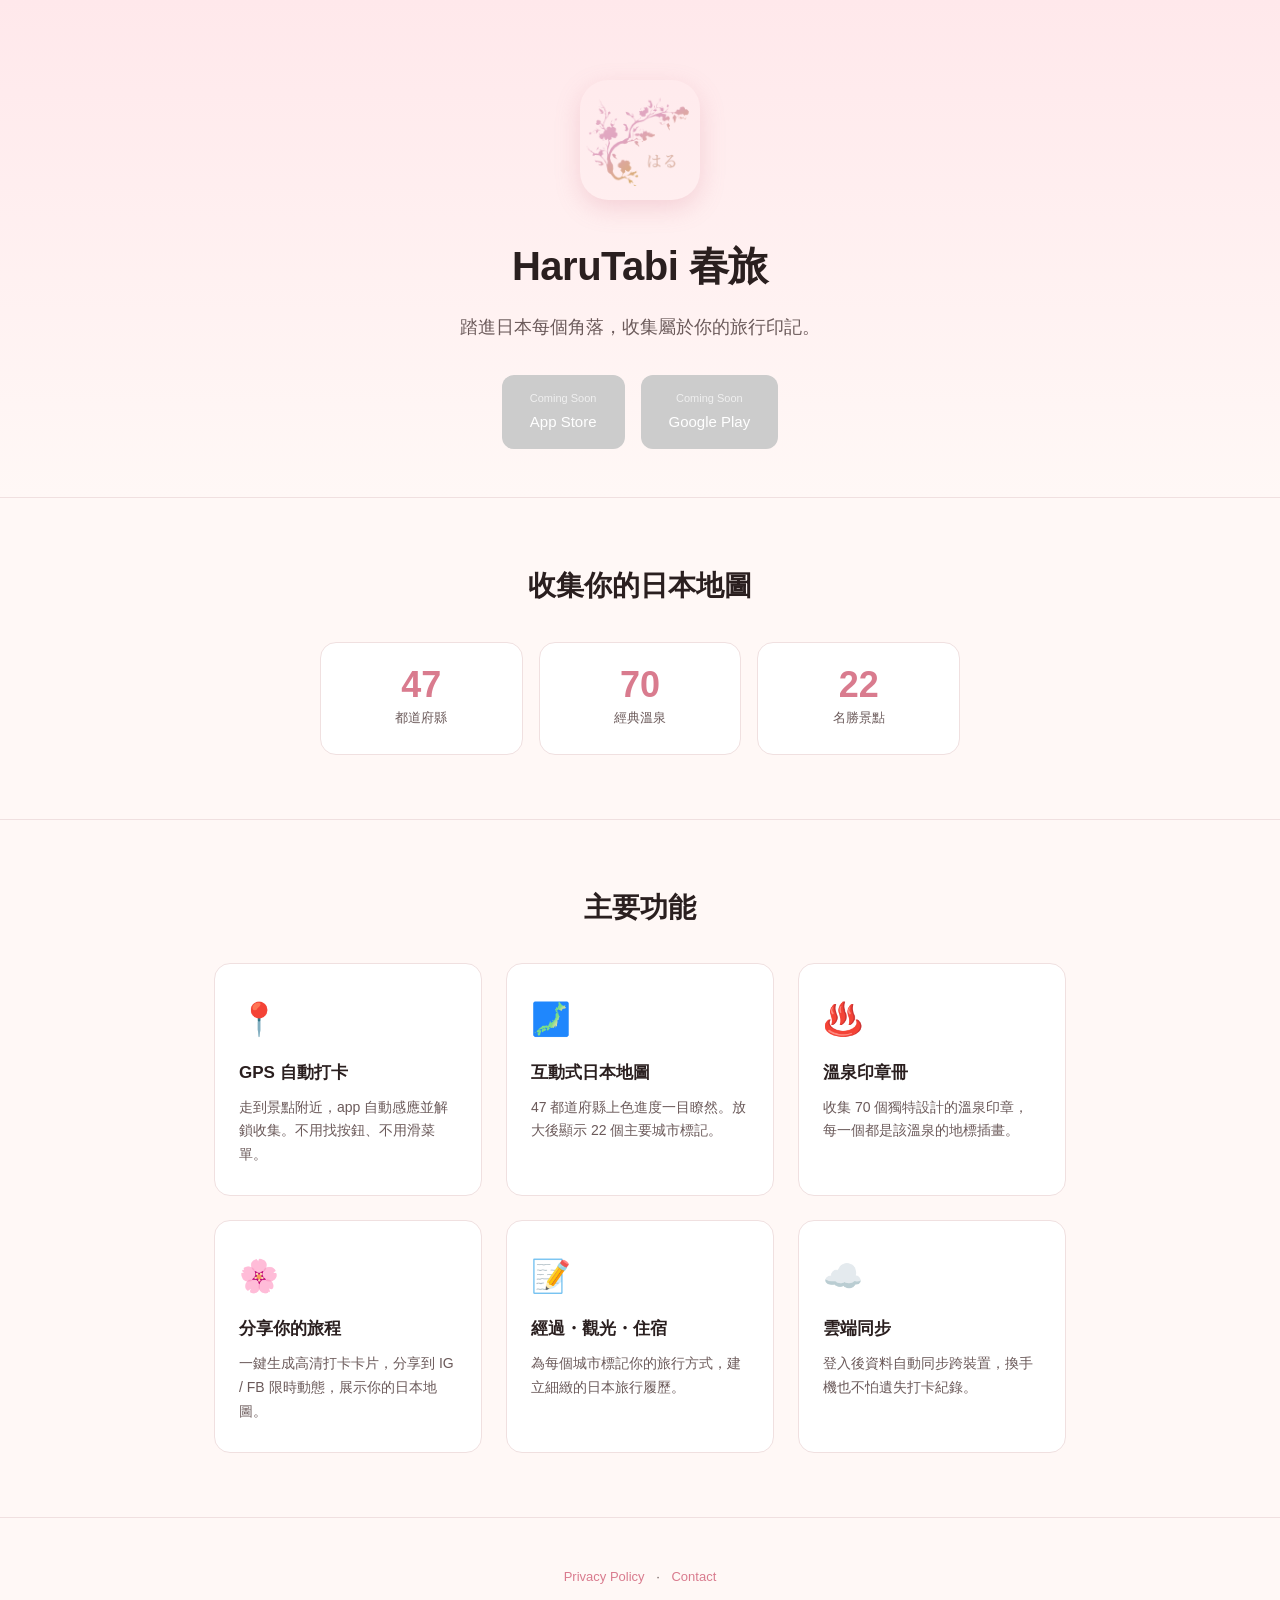
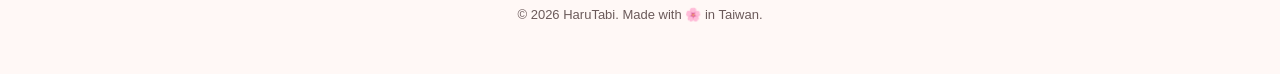
==== index.html @ 7764a6a4 "feat: HaruTabi landing page" ====
<!DOCTYPE html>
<html lang="zh-Hant">
<head>
<meta charset="UTF-8">
<meta name="viewport" content="width=device-width, initial-scale=1.0">
<title>HaruTabi — 日本旅行打卡收集</title>
<meta name="description" content="HaruTabi 是一款日本旅行打卡 app。GPS 自動打卡 47 都道府縣與 70 個經典溫泉、22 個名勝，解鎖專屬印章，繪製你獨一無二的日本旅行地圖。">
<meta property="og:title" content="HaruTabi — 日本旅行打卡收集">
<meta property="og:description" content="踏進日本每個角落，收集屬於你的旅行印記。">
<meta property="og:type" content="website">
<meta property="og:url" content="https://joshuall.github.io/">
<link rel="icon" type="image/png" href="icon.png">
<style>
  :root {
    --pink: #F5A6B5;
    --pink-dark: #D97B8E;
    --bg: #FFF8F6;
    --text: #2A1F1F;
    --text-muted: #6B5A5A;
    --card: #FFFFFF;
    --border: #F0E0E0;
  }
  * { box-sizing: border-box; margin: 0; padding: 0; }
  body {
    font-family: -apple-system, BlinkMacSystemFont, "Noto Sans TC", "PingFang TC", sans-serif;
    background: var(--bg);
    color: var(--text);
    line-height: 1.7;
    -webkit-font-smoothing: antialiased;
  }
  .container { max-width: 900px; margin: 0 auto; padding: 0 24px; }

  header {
    text-align: center;
    padding: 80px 24px 48px;
    background: linear-gradient(180deg, #FFE8EB 0%, var(--bg) 100%);
  }
  header img.icon {
    width: 120px;
    height: 120px;
    border-radius: 28px;
    box-shadow: 0 8px 24px rgba(217, 123, 142, 0.25);
    margin-bottom: 24px;
  }
  header h1 {
    font-size: 40px;
    font-weight: 700;
    letter-spacing: -0.5px;
    margin-bottom: 12px;
  }
  header .tagline {
    font-size: 18px;
    color: var(--text-muted);
    max-width: 520px;
    margin: 0 auto;
  }

  .store-badges {
    display: flex;
    gap: 16px;
    justify-content: center;
    margin-top: 32px;
    flex-wrap: wrap;
  }
  .store-badges a {
    display: inline-block;
    padding: 14px 28px;
    background: var(--text);
    color: white;
    text-decoration: none;
    border-radius: 12px;
    font-size: 15px;
    font-weight: 500;
    transition: transform 0.15s, box-shadow 0.15s;
  }
  .store-badges a:hover {
    transform: translateY(-2px);
    box-shadow: 0 6px 16px rgba(0,0,0,0.15);
  }
  .store-badges a.disabled {
    background: #CCC;
    cursor: not-allowed;
    pointer-events: none;
  }
  .store-badges .sub {
    display: block;
    font-size: 11px;
    opacity: 0.7;
    margin-bottom: 2px;
  }

  section {
    padding: 64px 0;
    border-top: 1px solid var(--border);
  }
  h2 {
    font-size: 28px;
    font-weight: 700;
    margin-bottom: 32px;
    text-align: center;
  }

  .features {
    display: grid;
    grid-template-columns: repeat(auto-fit, minmax(260px, 1fr));
    gap: 24px;
  }
  .feature {
    background: var(--card);
    padding: 28px 24px;
    border-radius: 16px;
    border: 1px solid var(--border);
  }
  .feature .emoji { font-size: 32px; margin-bottom: 12px; display: block; }
  .feature h3 { font-size: 17px; margin-bottom: 8px; }
  .feature p { font-size: 14px; color: var(--text-muted); }

  .stats {
    display: grid;
    grid-template-columns: repeat(3, 1fr);
    gap: 16px;
    max-width: 640px;
    margin: 0 auto;
  }
  .stat {
    text-align: center;
    padding: 24px 12px;
    background: var(--card);
    border-radius: 16px;
    border: 1px solid var(--border);
  }
  .stat .num {
    font-size: 36px;
    font-weight: 700;
    color: var(--pink-dark);
    display: block;
    line-height: 1;
  }
  .stat .label {
    font-size: 13px;
    color: var(--text-muted);
    margin-top: 8px;
  }

  footer {
    text-align: center;
    padding: 48px 24px;
    font-size: 13px;
    color: var(--text-muted);
    border-top: 1px solid var(--border);
  }
  footer a {
    color: var(--pink-dark);
    text-decoration: none;
    margin: 0 8px;
  }
  footer a:hover { text-decoration: underline; }
  footer .copyright { margin-top: 16px; }

  @media (max-width: 560px) {
    header { padding: 56px 24px 32px; }
    header h1 { font-size: 32px; }
    header .tagline { font-size: 16px; }
    h2 { font-size: 24px; }
    section { padding: 48px 0; }
    .stats { grid-template-columns: 1fr; }
  }
</style>
</head>
<body>

<header>
  <img class="icon" src="icon.png" alt="HaruTabi" onerror="this.style.display='none'">
  <h1>HaruTabi 春旅</h1>
  <p class="tagline">踏進日本每個角落，收集屬於你的旅行印記。</p>
  <div class="store-badges">
    <a href="#" class="disabled">
      <span class="sub">Coming Soon</span>
      App Store
    </a>
    <a href="#" class="disabled">
      <span class="sub">Coming Soon</span>
      Google Play
    </a>
  </div>
</header>

<section>
  <div class="container">
    <h2>收集你的日本地圖</h2>
    <div class="stats">
      <div class="stat"><span class="num">47</span><span class="label">都道府縣</span></div>
      <div class="stat"><span class="num">70</span><span class="label">經典溫泉</span></div>
      <div class="stat"><span class="num">22</span><span class="label">名勝景點</span></div>
    </div>
  </div>
</section>

<section>
  <div class="container">
    <h2>主要功能</h2>
    <div class="features">
      <div class="feature">
        <span class="emoji">📍</span>
        <h3>GPS 自動打卡</h3>
        <p>走到景點附近，app 自動感應並解鎖收集。不用找按鈕、不用滑菜單。</p>
      </div>
      <div class="feature">
        <span class="emoji">🗾</span>
        <h3>互動式日本地圖</h3>
        <p>47 都道府縣上色進度一目瞭然。放大後顯示 22 個主要城市標記。</p>
      </div>
      <div class="feature">
        <span class="emoji">♨️</span>
        <h3>溫泉印章冊</h3>
        <p>收集 70 個獨特設計的溫泉印章，每一個都是該溫泉的地標插畫。</p>
      </div>
      <div class="feature">
        <span class="emoji">🌸</span>
        <h3>分享你的旅程</h3>
        <p>一鍵生成高清打卡卡片，分享到 IG / FB 限時動態，展示你的日本地圖。</p>
      </div>
      <div class="feature">
        <span class="emoji">📝</span>
        <h3>經過・觀光・住宿</h3>
        <p>為每個城市標記你的旅行方式，建立細緻的日本旅行履歷。</p>
      </div>
      <div class="feature">
        <span class="emoji">☁️</span>
        <h3>雲端同步</h3>
        <p>登入後資料自動同步跨裝置，換手機也不怕遺失打卡紀錄。</p>
      </div>
    </div>
  </div>
</section>

<footer>
  <a href="harutabi-privacy/">Privacy Policy</a>
  ·
  <a href="harutabi-privacy/#contact">Contact</a>
  <div class="copyright">© 2026 HaruTabi. Made with 🌸 in Taiwan.</div>
</footer>

</body>
</html>
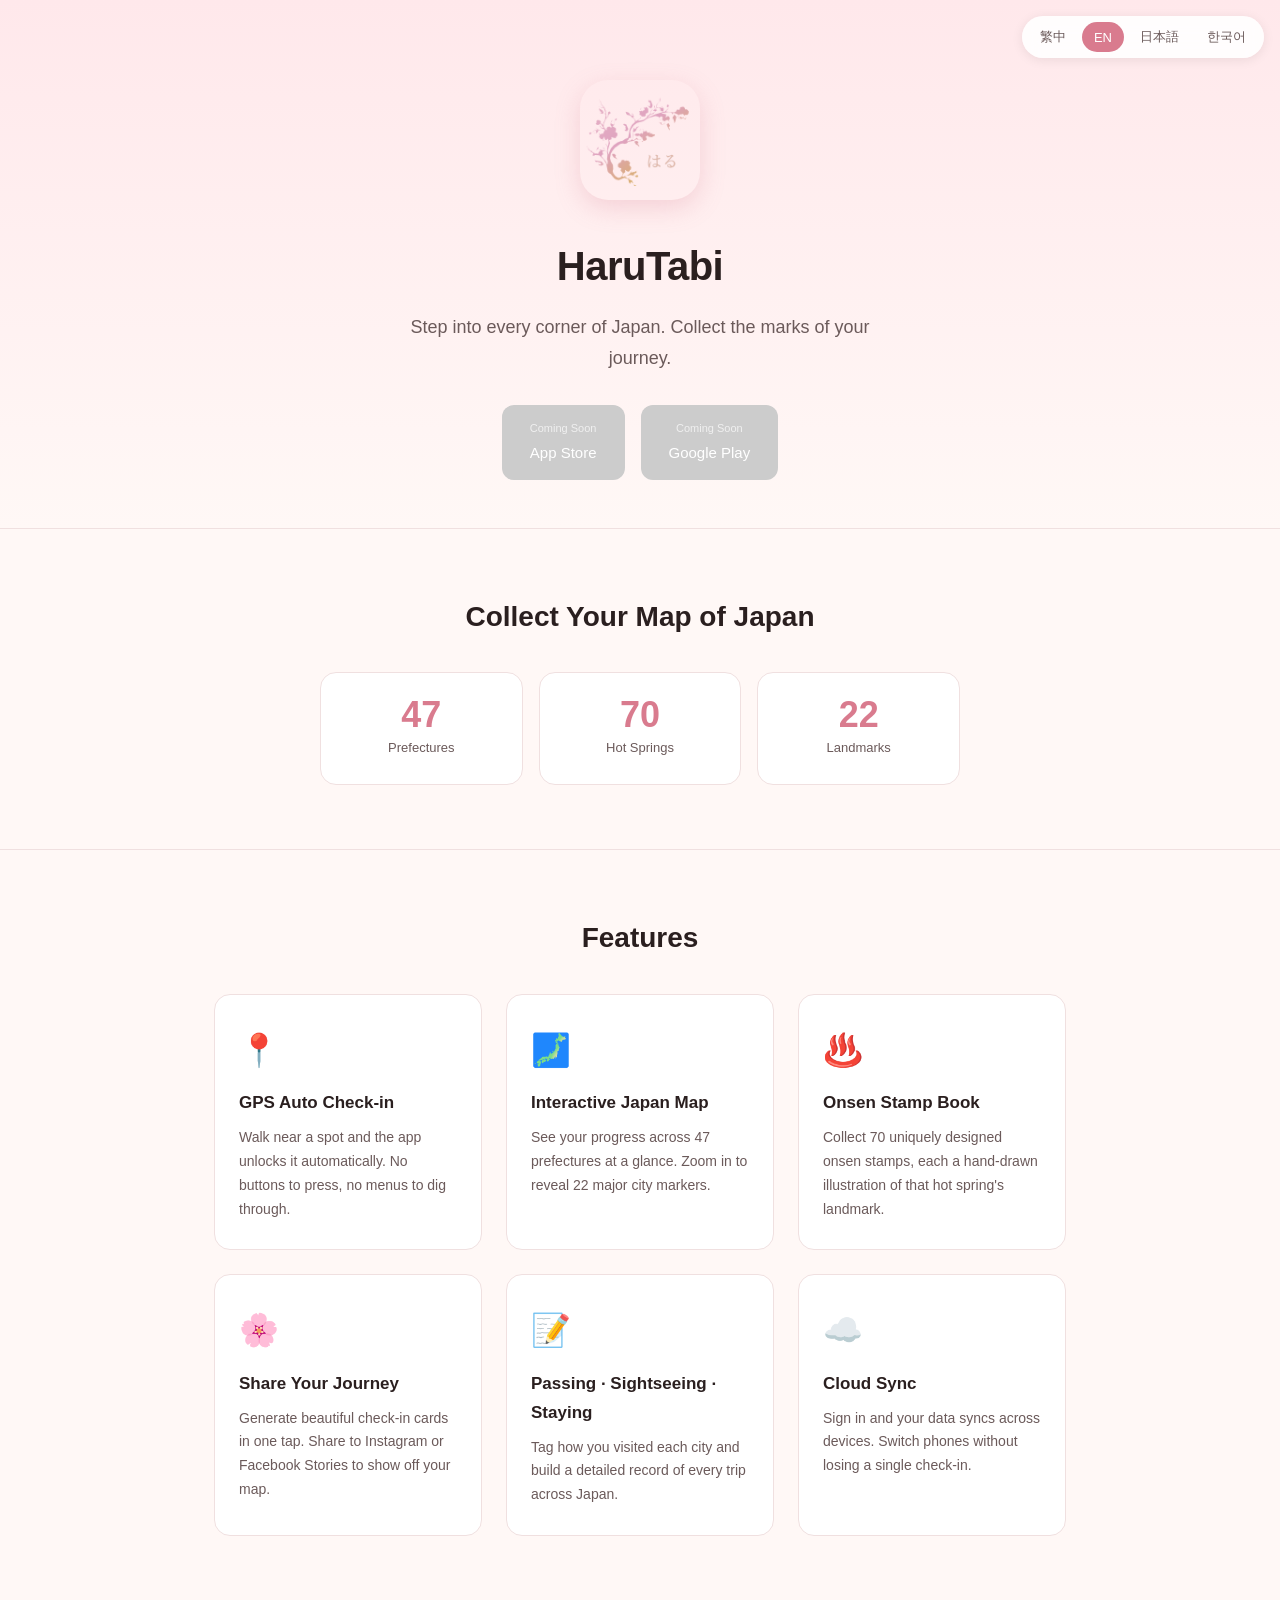
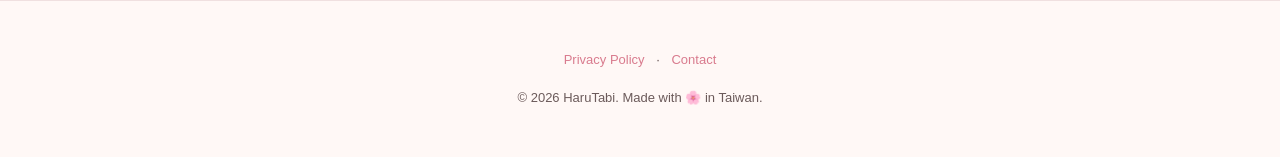
==== commit 66ec30c3: "feat: HaruTabi landing page with zh/en/ja/ko i18n - Responsive landing page with hero, stats, featur" ====
--- a/index.html
+++ b/index.html
@@ -22,13 +22,45 @@
   }
   * { box-sizing: border-box; margin: 0; padding: 0; }
   body {
-    font-family: -apple-system, BlinkMacSystemFont, "Noto Sans TC", "PingFang TC", sans-serif;
+    font-family: -apple-system, BlinkMacSystemFont, "Noto Sans TC", "Noto Sans JP", "Noto Sans KR", "PingFang TC", sans-serif;
     background: var(--bg);
     color: var(--text);
     line-height: 1.7;
     -webkit-font-smoothing: antialiased;
   }
   .container { max-width: 900px; margin: 0 auto; padding: 0 24px; }
+
+  .lang-switcher {
+    position: fixed;
+    top: 16px;
+    right: 16px;
+    display: flex;
+    gap: 4px;
+    background: rgba(255, 255, 255, 0.9);
+    backdrop-filter: blur(8px);
+    -webkit-backdrop-filter: blur(8px);
+    padding: 6px;
+    border-radius: 999px;
+    box-shadow: 0 2px 12px rgba(0,0,0,0.08);
+    z-index: 100;
+  }
+  .lang-switcher button {
+    background: transparent;
+    border: none;
+    padding: 6px 12px;
+    font-size: 13px;
+    font-weight: 500;
+    color: var(--text-muted);
+    cursor: pointer;
+    border-radius: 999px;
+    transition: background 0.15s, color 0.15s;
+    font-family: inherit;
+  }
+  .lang-switcher button:hover { background: rgba(245, 166, 181, 0.15); }
+  .lang-switcher button.active {
+    background: var(--pink-dark);
+    color: white;
+  }
 
   header {
     text-align: center;
@@ -158,28 +190,37 @@
   footer .copyright { margin-top: 16px; }
 
   @media (max-width: 560px) {
-    header { padding: 56px 24px 32px; }
+    header { padding: 72px 24px 32px; }
     header h1 { font-size: 32px; }
     header .tagline { font-size: 16px; }
     h2 { font-size: 24px; }
     section { padding: 48px 0; }
     .stats { grid-template-columns: 1fr; }
+    .lang-switcher { top: 12px; right: 12px; padding: 4px; }
+    .lang-switcher button { padding: 5px 10px; font-size: 12px; }
   }
 </style>
 </head>
 <body>
 
+<div class="lang-switcher" role="group" aria-label="Language">
+  <button data-lang="zh">繁中</button>
+  <button data-lang="en">EN</button>
+  <button data-lang="ja">日本語</button>
+  <button data-lang="ko">한국어</button>
+</div>
+
 <header>
   <img class="icon" src="icon.png" alt="HaruTabi" onerror="this.style.display='none'">
-  <h1>HaruTabi 春旅</h1>
-  <p class="tagline">踏進日本每個角落，收集屬於你的旅行印記。</p>
+  <h1>HaruTabi</h1>
+  <p class="tagline" data-i18n="tagline"></p>
   <div class="store-badges">
     <a href="#" class="disabled">
-      <span class="sub">Coming Soon</span>
+      <span class="sub" data-i18n="comingSoon"></span>
       App Store
     </a>
     <a href="#" class="disabled">
-      <span class="sub">Coming Soon</span>
+      <span class="sub" data-i18n="comingSoon"></span>
       Google Play
     </a>
   </div>
@@ -187,59 +228,198 @@
 
 <section>
   <div class="container">
-    <h2>收集你的日本地圖</h2>
+    <h2 data-i18n="collectTitle"></h2>
     <div class="stats">
-      <div class="stat"><span class="num">47</span><span class="label">都道府縣</span></div>
-      <div class="stat"><span class="num">70</span><span class="label">經典溫泉</span></div>
-      <div class="stat"><span class="num">22</span><span class="label">名勝景點</span></div>
+      <div class="stat"><span class="num">47</span><span class="label" data-i18n="statPrefectures"></span></div>
+      <div class="stat"><span class="num">70</span><span class="label" data-i18n="statOnsen"></span></div>
+      <div class="stat"><span class="num">22</span><span class="label" data-i18n="statLandmarks"></span></div>
     </div>
   </div>
 </section>
 
 <section>
   <div class="container">
-    <h2>主要功能</h2>
+    <h2 data-i18n="featuresTitle"></h2>
     <div class="features">
       <div class="feature">
         <span class="emoji">📍</span>
-        <h3>GPS 自動打卡</h3>
-        <p>走到景點附近，app 自動感應並解鎖收集。不用找按鈕、不用滑菜單。</p>
+        <h3 data-i18n="f1Title"></h3>
+        <p data-i18n="f1Desc"></p>
       </div>
       <div class="feature">
         <span class="emoji">🗾</span>
-        <h3>互動式日本地圖</h3>
-        <p>47 都道府縣上色進度一目瞭然。放大後顯示 22 個主要城市標記。</p>
+        <h3 data-i18n="f2Title"></h3>
+        <p data-i18n="f2Desc"></p>
       </div>
       <div class="feature">
         <span class="emoji">♨️</span>
-        <h3>溫泉印章冊</h3>
-        <p>收集 70 個獨特設計的溫泉印章，每一個都是該溫泉的地標插畫。</p>
+        <h3 data-i18n="f3Title"></h3>
+        <p data-i18n="f3Desc"></p>
       </div>
       <div class="feature">
         <span class="emoji">🌸</span>
-        <h3>分享你的旅程</h3>
-        <p>一鍵生成高清打卡卡片，分享到 IG / FB 限時動態，展示你的日本地圖。</p>
+        <h3 data-i18n="f4Title"></h3>
+        <p data-i18n="f4Desc"></p>
       </div>
       <div class="feature">
         <span class="emoji">📝</span>
-        <h3>經過・觀光・住宿</h3>
-        <p>為每個城市標記你的旅行方式，建立細緻的日本旅行履歷。</p>
+        <h3 data-i18n="f5Title"></h3>
+        <p data-i18n="f5Desc"></p>
       </div>
       <div class="feature">
         <span class="emoji">☁️</span>
-        <h3>雲端同步</h3>
-        <p>登入後資料自動同步跨裝置，換手機也不怕遺失打卡紀錄。</p>
+        <h3 data-i18n="f6Title"></h3>
+        <p data-i18n="f6Desc"></p>
       </div>
     </div>
   </div>
 </section>
 
 <footer>
-  <a href="harutabi-privacy/">Privacy Policy</a>
+  <a href="harutabi-privacy/" data-i18n="privacy"></a>
   ·
-  <a href="harutabi-privacy/#contact">Contact</a>
-  <div class="copyright">© 2026 HaruTabi. Made with 🌸 in Taiwan.</div>
+  <a href="harutabi-privacy/#contact" data-i18n="contact"></a>
+  <div class="copyright" data-i18n="copyright"></div>
 </footer>
+
+<script>
+const I18N = {
+  zh: {
+    htmlLang: "zh-Hant",
+    title: "HaruTabi — 日本旅行打卡收集",
+    tagline: "踏進日本每個角落，收集屬於你的旅行印記。",
+    comingSoon: "即將推出",
+    collectTitle: "收集你的日本地圖",
+    statPrefectures: "都道府縣",
+    statOnsen: "經典溫泉",
+    statLandmarks: "名勝景點",
+    featuresTitle: "主要功能",
+    f1Title: "GPS 自動打卡",
+    f1Desc: "走到景點附近，app 自動感應並解鎖收集。不用找按鈕、不用滑菜單。",
+    f2Title: "互動式日本地圖",
+    f2Desc: "47 都道府縣上色進度一目瞭然。放大後顯示 22 個主要城市標記。",
+    f3Title: "溫泉印章冊",
+    f3Desc: "收集 70 個獨特設計的溫泉印章，每一個都是該溫泉的地標插畫。",
+    f4Title: "分享你的旅程",
+    f4Desc: "一鍵生成高清打卡卡片，分享到 IG / FB 限時動態，展示你的日本地圖。",
+    f5Title: "經過・觀光・住宿",
+    f5Desc: "為每個城市標記你的旅行方式，建立細緻的日本旅行履歷。",
+    f6Title: "雲端同步",
+    f6Desc: "登入後資料自動同步跨裝置，換手機也不怕遺失打卡紀錄。",
+    privacy: "隱私權政策",
+    contact: "聯絡我們",
+    copyright: "© 2026 HaruTabi. Made with 🌸 in Taiwan."
+  },
+  en: {
+    htmlLang: "en",
+    title: "HaruTabi — Collect Your Japan Journey",
+    tagline: "Step into every corner of Japan. Collect the marks of your journey.",
+    comingSoon: "Coming Soon",
+    collectTitle: "Collect Your Map of Japan",
+    statPrefectures: "Prefectures",
+    statOnsen: "Hot Springs",
+    statLandmarks: "Landmarks",
+    featuresTitle: "Features",
+    f1Title: "GPS Auto Check-in",
+    f1Desc: "Walk near a spot and the app unlocks it automatically. No buttons to press, no menus to dig through.",
+    f2Title: "Interactive Japan Map",
+    f2Desc: "See your progress across 47 prefectures at a glance. Zoom in to reveal 22 major city markers.",
+    f3Title: "Onsen Stamp Book",
+    f3Desc: "Collect 70 uniquely designed onsen stamps, each a hand-drawn illustration of that hot spring's landmark.",
+    f4Title: "Share Your Journey",
+    f4Desc: "Generate beautiful check-in cards in one tap. Share to Instagram or Facebook Stories to show off your map.",
+    f5Title: "Passing · Sightseeing · Staying",
+    f5Desc: "Tag how you visited each city and build a detailed record of every trip across Japan.",
+    f6Title: "Cloud Sync",
+    f6Desc: "Sign in and your data syncs across devices. Switch phones without losing a single check-in.",
+    privacy: "Privacy Policy",
+    contact: "Contact",
+    copyright: "© 2026 HaruTabi. Made with 🌸 in Taiwan."
+  },
+  ja: {
+    htmlLang: "ja",
+    title: "HaruTabi — 日本旅コレクション",
+    tagline: "日本のすみずみを歩き、あなただけの旅の記録を集めよう。",
+    comingSoon: "近日公開",
+    collectTitle: "あなたの日本地図を集めよう",
+    statPrefectures: "都道府県",
+    statOnsen: "名湯",
+    statLandmarks: "名所",
+    featuresTitle: "主な機能",
+    f1Title: "GPS自動チェックイン",
+    f1Desc: "スポットに近づくだけで自動的にアンロック。ボタンを探したり、メニューを開く必要はありません。",
+    f2Title: "インタラクティブ日本地図",
+    f2Desc: "47都道府県の塗りつぶし進捗がひと目でわかる。拡大すると22の主要都市マーカーが表示されます。",
+    f3Title: "温泉スタンプ帳",
+    f3Desc: "70種類の個性豊かな温泉スタンプを収集。それぞれがその温泉の名所を描いた手描きイラストです。",
+    f4Title: "旅をシェア",
+    f4Desc: "ワンタップで高画質のチェックインカードを生成。Instagramやストーリーズであなたの日本地図を自慢しよう。",
+    f5Title: "通過・観光・宿泊",
+    f5Desc: "都市ごとに訪れ方を記録し、緻密な日本旅行の履歴を作ろう。",
+    f6Title: "クラウド同期",
+    f6Desc: "ログインすればデータは複数デバイスで自動同期。機種変更してもチェックイン記録は失いません。",
+    privacy: "プライバシーポリシー",
+    contact: "お問い合わせ",
+    copyright: "© 2026 HaruTabi. Made with 🌸 in Taiwan."
+  },
+  ko: {
+    htmlLang: "ko",
+    title: "HaruTabi — 일본 여행 체크인 컬렉션",
+    tagline: "일본 구석구석을 걸으며, 당신만의 여행 기록을 모아보세요.",
+    comingSoon: "출시 예정",
+    collectTitle: "당신의 일본 지도를 모으세요",
+    statPrefectures: "도도부현",
+    statOnsen: "명탕",
+    statLandmarks: "명소",
+    featuresTitle: "주요 기능",
+    f1Title: "GPS 자동 체크인",
+    f1Desc: "장소 근처에 가면 앱이 자동으로 감지해 체크인합니다. 버튼도, 메뉴도 필요 없어요.",
+    f2Title: "인터랙티브 일본 지도",
+    f2Desc: "47개 도도부현 채색 진행률을 한눈에 확인. 확대하면 22개 주요 도시 마커가 표시됩니다.",
+    f3Title: "온천 스탬프북",
+    f3Desc: "70개의 개성 있는 온천 스탬프를 수집하세요. 각 스탬프는 해당 온천의 랜드마크를 그린 일러스트입니다.",
+    f4Title: "여행 공유하기",
+    f4Desc: "원탭으로 고화질 체크인 카드를 생성. 인스타그램·페이스북 스토리에 당신의 일본 지도를 자랑하세요.",
+    f5Title: "통과 · 관광 · 숙박",
+    f5Desc: "도시별로 방문 방식을 기록하고, 세밀한 일본 여행 이력을 만들어보세요.",
+    f6Title: "클라우드 동기화",
+    f6Desc: "로그인하면 데이터가 여러 기기에 자동 동기화됩니다. 폰을 바꿔도 체크인 기록은 그대로예요.",
+    privacy: "개인정보처리방침",
+    contact: "문의하기",
+    copyright: "© 2026 HaruTabi. Made with 🌸 in Taiwan."
+  }
+};
+
+function detectLang() {
+  const saved = localStorage.getItem('harutabi_lang');
+  if (saved && I18N[saved]) return saved;
+  const nav = (navigator.language || 'en').toLowerCase();
+  if (nav.startsWith('ja')) return 'ja';
+  if (nav.startsWith('ko')) return 'ko';
+  if (nav.startsWith('zh')) return 'zh';
+  return 'en';
+}
+
+function applyLang(lang) {
+  const dict = I18N[lang] || I18N.en;
+  document.documentElement.lang = dict.htmlLang;
+  document.title = dict.title;
+  document.querySelectorAll('[data-i18n]').forEach(el => {
+    const key = el.getAttribute('data-i18n');
+    if (dict[key] != null) el.textContent = dict[key];
+  });
+  document.querySelectorAll('.lang-switcher button').forEach(btn => {
+    btn.classList.toggle('active', btn.dataset.lang === lang);
+  });
+  localStorage.setItem('harutabi_lang', lang);
+}
+
+document.querySelectorAll('.lang-switcher button').forEach(btn => {
+  btn.addEventListener('click', () => applyLang(btn.dataset.lang));
+});
+
+applyLang(detectLang());
+</script>
 
 </body>
 </html>
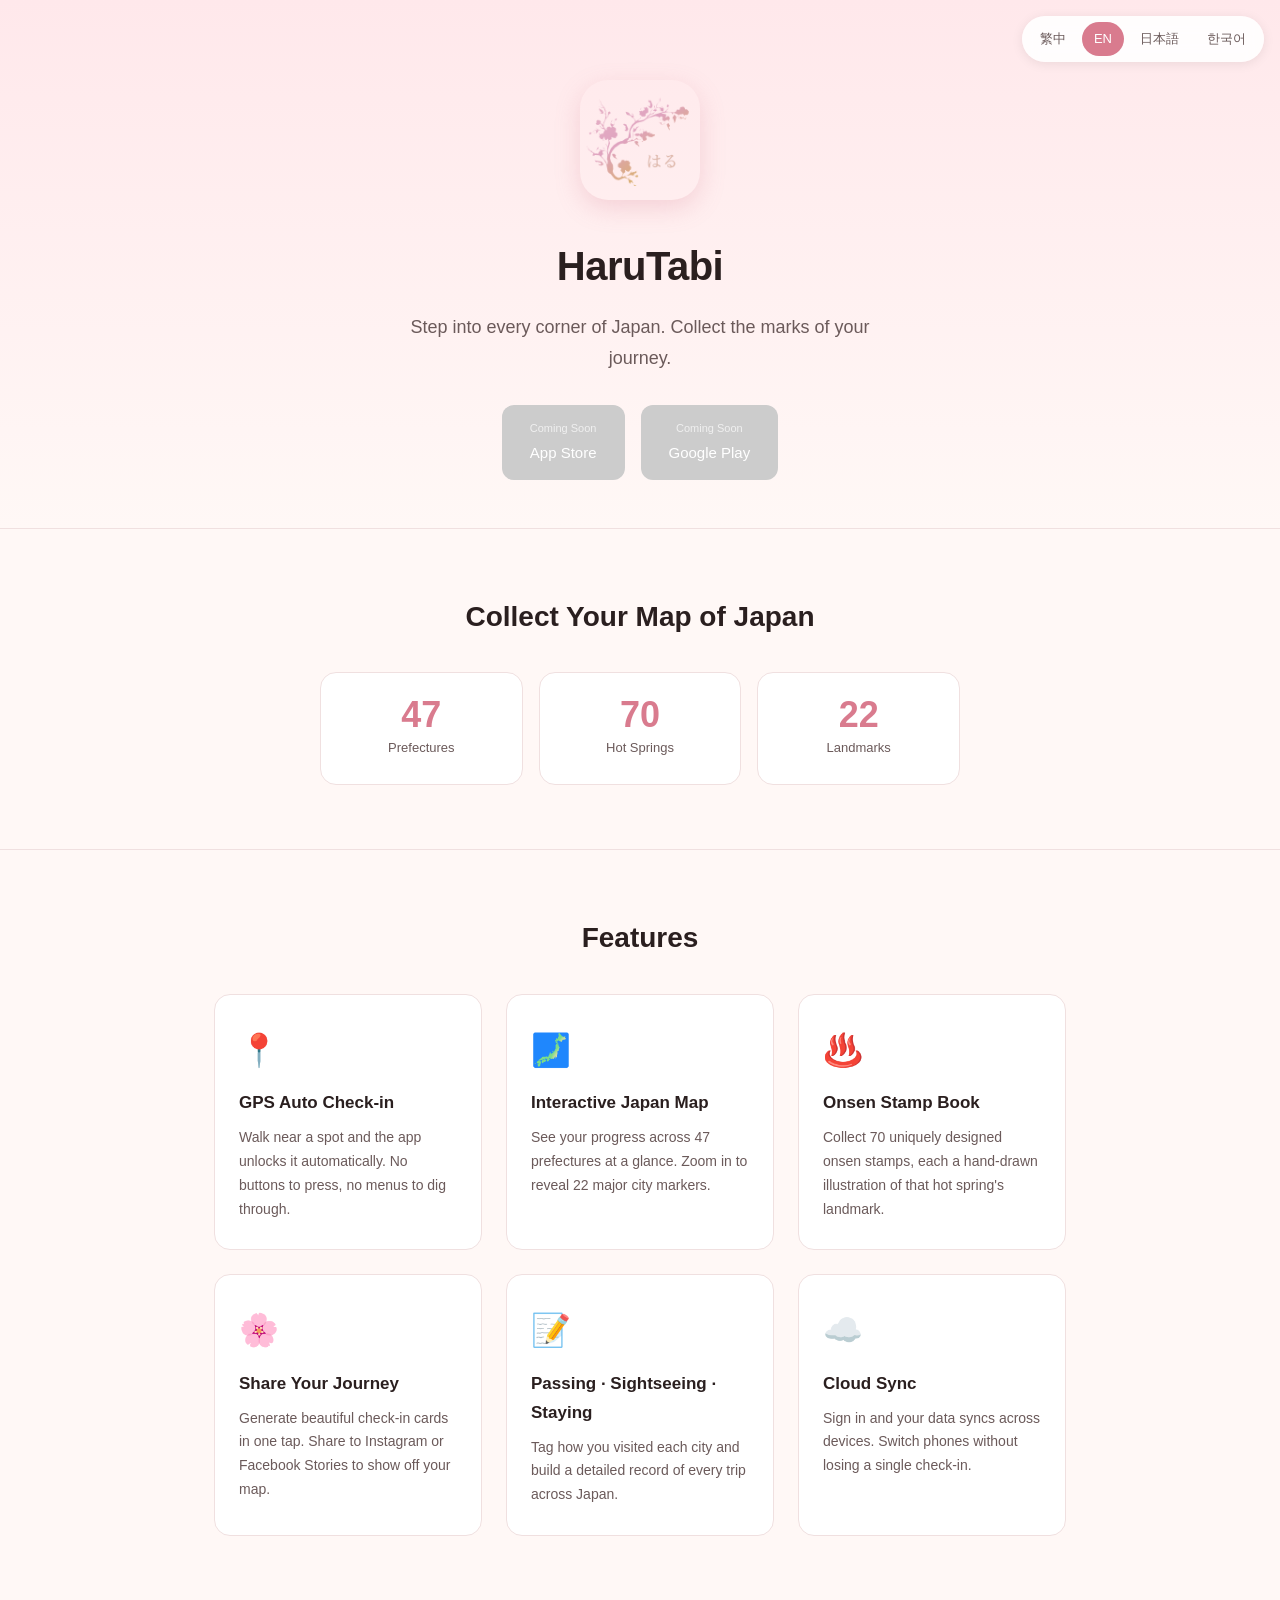
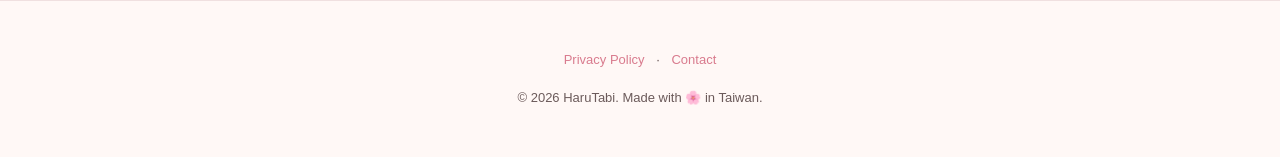
==== commit 46b70895: "feat: path-based i18n URLs (/zh /en /ja /ko) with hreflang - Extract shared CSS to /styles.css - Sep" ====
--- a/index.html
+++ b/index.html
@@ -1,425 +1,47 @@
 <!DOCTYPE html>
-<html lang="zh-Hant">
+<html lang="en">
 <head>
 <meta charset="UTF-8">
 <meta name="viewport" content="width=device-width, initial-scale=1.0">
-<title>HaruTabi — 日本旅行打卡收集</title>
-<meta name="description" content="HaruTabi 是一款日本旅行打卡 app。GPS 自動打卡 47 都道府縣與 70 個經典溫泉、22 個名勝，解鎖專屬印章，繪製你獨一無二的日本旅行地圖。">
-<meta property="og:title" content="HaruTabi — 日本旅行打卡收集">
-<meta property="og:description" content="踏進日本每個角落，收集屬於你的旅行印記。">
-<meta property="og:type" content="website">
-<meta property="og:url" content="https://joshuall.github.io/">
-<link rel="icon" type="image/png" href="icon.png">
+<title>HaruTabi</title>
+<meta name="description" content="HaruTabi — Japan travel check-in app. Collect prefectures, hot springs, and landmarks across Japan.">
+<link rel="icon" type="image/png" href="/icon.png">
+<link rel="alternate" hreflang="zh-Hant" href="https://joshuall.github.io/zh/">
+<link rel="alternate" hreflang="en" href="https://joshuall.github.io/en/">
+<link rel="alternate" hreflang="ja" href="https://joshuall.github.io/ja/">
+<link rel="alternate" hreflang="ko" href="https://joshuall.github.io/ko/">
+<link rel="alternate" hreflang="x-default" href="https://joshuall.github.io/">
+<script>
+(function() {
+  var lang = (navigator.language || navigator.userLanguage || 'en').toLowerCase();
+  var target = '/en/';
+  if (lang.startsWith('zh')) target = '/zh/';
+  else if (lang.startsWith('ja')) target = '/ja/';
+  else if (lang.startsWith('ko')) target = '/ko/';
+  location.replace(target);
+})();
+</script>
+<meta http-equiv="refresh" content="0; url=/en/">
 <style>
-  :root {
-    --pink: #F5A6B5;
-    --pink-dark: #D97B8E;
-    --bg: #FFF8F6;
-    --text: #2A1F1F;
-    --text-muted: #6B5A5A;
-    --card: #FFFFFF;
-    --border: #F0E0E0;
-  }
-  * { box-sizing: border-box; margin: 0; padding: 0; }
-  body {
-    font-family: -apple-system, BlinkMacSystemFont, "Noto Sans TC", "Noto Sans JP", "Noto Sans KR", "PingFang TC", sans-serif;
-    background: var(--bg);
-    color: var(--text);
-    line-height: 1.7;
-    -webkit-font-smoothing: antialiased;
-  }
-  .container { max-width: 900px; margin: 0 auto; padding: 0 24px; }
-
-  .lang-switcher {
-    position: fixed;
-    top: 16px;
-    right: 16px;
-    display: flex;
-    gap: 4px;
-    background: rgba(255, 255, 255, 0.9);
-    backdrop-filter: blur(8px);
-    -webkit-backdrop-filter: blur(8px);
-    padding: 6px;
-    border-radius: 999px;
-    box-shadow: 0 2px 12px rgba(0,0,0,0.08);
-    z-index: 100;
-  }
-  .lang-switcher button {
-    background: transparent;
-    border: none;
-    padding: 6px 12px;
-    font-size: 13px;
-    font-weight: 500;
-    color: var(--text-muted);
-    cursor: pointer;
-    border-radius: 999px;
-    transition: background 0.15s, color 0.15s;
-    font-family: inherit;
-  }
-  .lang-switcher button:hover { background: rgba(245, 166, 181, 0.15); }
-  .lang-switcher button.active {
-    background: var(--pink-dark);
-    color: white;
-  }
-
-  header {
-    text-align: center;
-    padding: 80px 24px 48px;
-    background: linear-gradient(180deg, #FFE8EB 0%, var(--bg) 100%);
-  }
-  header img.icon {
-    width: 120px;
-    height: 120px;
-    border-radius: 28px;
-    box-shadow: 0 8px 24px rgba(217, 123, 142, 0.25);
-    margin-bottom: 24px;
-  }
-  header h1 {
-    font-size: 40px;
-    font-weight: 700;
-    letter-spacing: -0.5px;
-    margin-bottom: 12px;
-  }
-  header .tagline {
-    font-size: 18px;
-    color: var(--text-muted);
-    max-width: 520px;
-    margin: 0 auto;
-  }
-
-  .store-badges {
-    display: flex;
-    gap: 16px;
-    justify-content: center;
-    margin-top: 32px;
-    flex-wrap: wrap;
-  }
-  .store-badges a {
-    display: inline-block;
-    padding: 14px 28px;
-    background: var(--text);
-    color: white;
-    text-decoration: none;
-    border-radius: 12px;
-    font-size: 15px;
-    font-weight: 500;
-    transition: transform 0.15s, box-shadow 0.15s;
-  }
-  .store-badges a:hover {
-    transform: translateY(-2px);
-    box-shadow: 0 6px 16px rgba(0,0,0,0.15);
-  }
-  .store-badges a.disabled {
-    background: #CCC;
-    cursor: not-allowed;
-    pointer-events: none;
-  }
-  .store-badges .sub {
-    display: block;
-    font-size: 11px;
-    opacity: 0.7;
-    margin-bottom: 2px;
-  }
-
-  section {
-    padding: 64px 0;
-    border-top: 1px solid var(--border);
-  }
-  h2 {
-    font-size: 28px;
-    font-weight: 700;
-    margin-bottom: 32px;
-    text-align: center;
-  }
-
-  .features {
-    display: grid;
-    grid-template-columns: repeat(auto-fit, minmax(260px, 1fr));
-    gap: 24px;
-  }
-  .feature {
-    background: var(--card);
-    padding: 28px 24px;
-    border-radius: 16px;
-    border: 1px solid var(--border);
-  }
-  .feature .emoji { font-size: 32px; margin-bottom: 12px; display: block; }
-  .feature h3 { font-size: 17px; margin-bottom: 8px; }
-  .feature p { font-size: 14px; color: var(--text-muted); }
-
-  .stats {
-    display: grid;
-    grid-template-columns: repeat(3, 1fr);
-    gap: 16px;
-    max-width: 640px;
-    margin: 0 auto;
-  }
-  .stat {
-    text-align: center;
-    padding: 24px 12px;
-    background: var(--card);
-    border-radius: 16px;
-    border: 1px solid var(--border);
-  }
-  .stat .num {
-    font-size: 36px;
-    font-weight: 700;
-    color: var(--pink-dark);
-    display: block;
-    line-height: 1;
-  }
-  .stat .label {
-    font-size: 13px;
-    color: var(--text-muted);
-    margin-top: 8px;
-  }
-
-  footer {
-    text-align: center;
-    padding: 48px 24px;
-    font-size: 13px;
-    color: var(--text-muted);
-    border-top: 1px solid var(--border);
-  }
-  footer a {
-    color: var(--pink-dark);
-    text-decoration: none;
-    margin: 0 8px;
-  }
-  footer a:hover { text-decoration: underline; }
-  footer .copyright { margin-top: 16px; }
-
-  @media (max-width: 560px) {
-    header { padding: 72px 24px 32px; }
-    header h1 { font-size: 32px; }
-    header .tagline { font-size: 16px; }
-    h2 { font-size: 24px; }
-    section { padding: 48px 0; }
-    .stats { grid-template-columns: 1fr; }
-    .lang-switcher { top: 12px; right: 12px; padding: 4px; }
-    .lang-switcher button { padding: 5px 10px; font-size: 12px; }
-  }
+  body{font-family:-apple-system,BlinkMacSystemFont,sans-serif;background:#FFF8F6;color:#2A1F1F;display:flex;align-items:center;justify-content:center;min-height:100vh;margin:0;padding:24px;text-align:center}
+  .box{max-width:440px}
+  h1{font-size:28px;margin-bottom:8px}
+  p{color:#6B5A5A;margin-bottom:24px}
+  .langs{display:flex;gap:8px;justify-content:center;flex-wrap:wrap}
+  .langs a{padding:10px 18px;background:#D97B8E;color:white;text-decoration:none;border-radius:999px;font-size:14px;font-weight:500}
+  .langs a:hover{background:#C5667A}
 </style>
 </head>
 <body>
-
-<div class="lang-switcher" role="group" aria-label="Language">
-  <button data-lang="zh">繁中</button>
-  <button data-lang="en">EN</button>
-  <button data-lang="ja">日本語</button>
-  <button data-lang="ko">한국어</button>
+<div class="box">
+  <h1>HaruTabi</h1>
+  <p>Choose your language / 選擇語言 / 言語を選択 / 언어 선택</p>
+  <div class="langs">
+    <a href="/zh/">繁中</a>
+    <a href="/en/">English</a>
+    <a href="/ja/">日本語</a>
+    <a href="/ko/">한국어</a>
+  </div>
 </div>
-
-<header>
-  <img class="icon" src="icon.png" alt="HaruTabi" onerror="this.style.display='none'">
-  <h1>HaruTabi</h1>
-  <p class="tagline" data-i18n="tagline"></p>
-  <div class="store-badges">
-    <a href="#" class="disabled">
-      <span class="sub" data-i18n="comingSoon"></span>
-      App Store
-    </a>
-    <a href="#" class="disabled">
-      <span class="sub" data-i18n="comingSoon"></span>
-      Google Play
-    </a>
-  </div>
-</header>
-
-<section>
-  <div class="container">
-    <h2 data-i18n="collectTitle"></h2>
-    <div class="stats">
-      <div class="stat"><span class="num">47</span><span class="label" data-i18n="statPrefectures"></span></div>
-      <div class="stat"><span class="num">70</span><span class="label" data-i18n="statOnsen"></span></div>
-      <div class="stat"><span class="num">22</span><span class="label" data-i18n="statLandmarks"></span></div>
-    </div>
-  </div>
-</section>
-
-<section>
-  <div class="container">
-    <h2 data-i18n="featuresTitle"></h2>
-    <div class="features">
-      <div class="feature">
-        <span class="emoji">📍</span>
-        <h3 data-i18n="f1Title"></h3>
-        <p data-i18n="f1Desc"></p>
-      </div>
-      <div class="feature">
-        <span class="emoji">🗾</span>
-        <h3 data-i18n="f2Title"></h3>
-        <p data-i18n="f2Desc"></p>
-      </div>
-      <div class="feature">
-        <span class="emoji">♨️</span>
-        <h3 data-i18n="f3Title"></h3>
-        <p data-i18n="f3Desc"></p>
-      </div>
-      <div class="feature">
-        <span class="emoji">🌸</span>
-        <h3 data-i18n="f4Title"></h3>
-        <p data-i18n="f4Desc"></p>
-      </div>
-      <div class="feature">
-        <span class="emoji">📝</span>
-        <h3 data-i18n="f5Title"></h3>
-        <p data-i18n="f5Desc"></p>
-      </div>
-      <div class="feature">
-        <span class="emoji">☁️</span>
-        <h3 data-i18n="f6Title"></h3>
-        <p data-i18n="f6Desc"></p>
-      </div>
-    </div>
-  </div>
-</section>
-
-<footer>
-  <a href="harutabi-privacy/" data-i18n="privacy"></a>
-  ·
-  <a href="harutabi-privacy/#contact" data-i18n="contact"></a>
-  <div class="copyright" data-i18n="copyright"></div>
-</footer>
-
-<script>
-const I18N = {
-  zh: {
-    htmlLang: "zh-Hant",
-    title: "HaruTabi — 日本旅行打卡收集",
-    tagline: "踏進日本每個角落，收集屬於你的旅行印記。",
-    comingSoon: "即將推出",
-    collectTitle: "收集你的日本地圖",
-    statPrefectures: "都道府縣",
-    statOnsen: "經典溫泉",
-    statLandmarks: "名勝景點",
-    featuresTitle: "主要功能",
-    f1Title: "GPS 自動打卡",
-    f1Desc: "走到景點附近，app 自動感應並解鎖收集。不用找按鈕、不用滑菜單。",
-    f2Title: "互動式日本地圖",
-    f2Desc: "47 都道府縣上色進度一目瞭然。放大後顯示 22 個主要城市標記。",
-    f3Title: "溫泉印章冊",
-    f3Desc: "收集 70 個獨特設計的溫泉印章，每一個都是該溫泉的地標插畫。",
-    f4Title: "分享你的旅程",
-    f4Desc: "一鍵生成高清打卡卡片，分享到 IG / FB 限時動態，展示你的日本地圖。",
-    f5Title: "經過・觀光・住宿",
-    f5Desc: "為每個城市標記你的旅行方式，建立細緻的日本旅行履歷。",
-    f6Title: "雲端同步",
-    f6Desc: "登入後資料自動同步跨裝置，換手機也不怕遺失打卡紀錄。",
-    privacy: "隱私權政策",
-    contact: "聯絡我們",
-    copyright: "© 2026 HaruTabi. Made with 🌸 in Taiwan."
-  },
-  en: {
-    htmlLang: "en",
-    title: "HaruTabi — Collect Your Japan Journey",
-    tagline: "Step into every corner of Japan. Collect the marks of your journey.",
-    comingSoon: "Coming Soon",
-    collectTitle: "Collect Your Map of Japan",
-    statPrefectures: "Prefectures",
-    statOnsen: "Hot Springs",
-    statLandmarks: "Landmarks",
-    featuresTitle: "Features",
-    f1Title: "GPS Auto Check-in",
-    f1Desc: "Walk near a spot and the app unlocks it automatically. No buttons to press, no menus to dig through.",
-    f2Title: "Interactive Japan Map",
-    f2Desc: "See your progress across 47 prefectures at a glance. Zoom in to reveal 22 major city markers.",
-    f3Title: "Onsen Stamp Book",
-    f3Desc: "Collect 70 uniquely designed onsen stamps, each a hand-drawn illustration of that hot spring's landmark.",
-    f4Title: "Share Your Journey",
-    f4Desc: "Generate beautiful check-in cards in one tap. Share to Instagram or Facebook Stories to show off your map.",
-    f5Title: "Passing · Sightseeing · Staying",
-    f5Desc: "Tag how you visited each city and build a detailed record of every trip across Japan.",
-    f6Title: "Cloud Sync",
-    f6Desc: "Sign in and your data syncs across devices. Switch phones without losing a single check-in.",
-    privacy: "Privacy Policy",
-    contact: "Contact",
-    copyright: "© 2026 HaruTabi. Made with 🌸 in Taiwan."
-  },
-  ja: {
-    htmlLang: "ja",
-    title: "HaruTabi — 日本旅コレクション",
-    tagline: "日本のすみずみを歩き、あなただけの旅の記録を集めよう。",
-    comingSoon: "近日公開",
-    collectTitle: "あなたの日本地図を集めよう",
-    statPrefectures: "都道府県",
-    statOnsen: "名湯",
-    statLandmarks: "名所",
-    featuresTitle: "主な機能",
-    f1Title: "GPS自動チェックイン",
-    f1Desc: "スポットに近づくだけで自動的にアンロック。ボタンを探したり、メニューを開く必要はありません。",
-    f2Title: "インタラクティブ日本地図",
-    f2Desc: "47都道府県の塗りつぶし進捗がひと目でわかる。拡大すると22の主要都市マーカーが表示されます。",
-    f3Title: "温泉スタンプ帳",
-    f3Desc: "70種類の個性豊かな温泉スタンプを収集。それぞれがその温泉の名所を描いた手描きイラストです。",
-    f4Title: "旅をシェア",
-    f4Desc: "ワンタップで高画質のチェックインカードを生成。Instagramやストーリーズであなたの日本地図を自慢しよう。",
-    f5Title: "通過・観光・宿泊",
-    f5Desc: "都市ごとに訪れ方を記録し、緻密な日本旅行の履歴を作ろう。",
-    f6Title: "クラウド同期",
-    f6Desc: "ログインすればデータは複数デバイスで自動同期。機種変更してもチェックイン記録は失いません。",
-    privacy: "プライバシーポリシー",
-    contact: "お問い合わせ",
-    copyright: "© 2026 HaruTabi. Made with 🌸 in Taiwan."
-  },
-  ko: {
-    htmlLang: "ko",
-    title: "HaruTabi — 일본 여행 체크인 컬렉션",
-    tagline: "일본 구석구석을 걸으며, 당신만의 여행 기록을 모아보세요.",
-    comingSoon: "출시 예정",
-    collectTitle: "당신의 일본 지도를 모으세요",
-    statPrefectures: "도도부현",
-    statOnsen: "명탕",
-    statLandmarks: "명소",
-    featuresTitle: "주요 기능",
-    f1Title: "GPS 자동 체크인",
-    f1Desc: "장소 근처에 가면 앱이 자동으로 감지해 체크인합니다. 버튼도, 메뉴도 필요 없어요.",
-    f2Title: "인터랙티브 일본 지도",
-    f2Desc: "47개 도도부현 채색 진행률을 한눈에 확인. 확대하면 22개 주요 도시 마커가 표시됩니다.",
-    f3Title: "온천 스탬프북",
-    f3Desc: "70개의 개성 있는 온천 스탬프를 수집하세요. 각 스탬프는 해당 온천의 랜드마크를 그린 일러스트입니다.",
-    f4Title: "여행 공유하기",
-    f4Desc: "원탭으로 고화질 체크인 카드를 생성. 인스타그램·페이스북 스토리에 당신의 일본 지도를 자랑하세요.",
-    f5Title: "통과 · 관광 · 숙박",
-    f5Desc: "도시별로 방문 방식을 기록하고, 세밀한 일본 여행 이력을 만들어보세요.",
-    f6Title: "클라우드 동기화",
-    f6Desc: "로그인하면 데이터가 여러 기기에 자동 동기화됩니다. 폰을 바꿔도 체크인 기록은 그대로예요.",
-    privacy: "개인정보처리방침",
-    contact: "문의하기",
-    copyright: "© 2026 HaruTabi. Made with 🌸 in Taiwan."
-  }
-};
-
-function detectLang() {
-  const saved = localStorage.getItem('harutabi_lang');
-  if (saved && I18N[saved]) return saved;
-  const nav = (navigator.language || 'en').toLowerCase();
-  if (nav.startsWith('ja')) return 'ja';
-  if (nav.startsWith('ko')) return 'ko';
-  if (nav.startsWith('zh')) return 'zh';
-  return 'en';
-}
-
-function applyLang(lang) {
-  const dict = I18N[lang] || I18N.en;
-  document.documentElement.lang = dict.htmlLang;
-  document.title = dict.title;
-  document.querySelectorAll('[data-i18n]').forEach(el => {
-    const key = el.getAttribute('data-i18n');
-    if (dict[key] != null) el.textContent = dict[key];
-  });
-  document.querySelectorAll('.lang-switcher button').forEach(btn => {
-    btn.classList.toggle('active', btn.dataset.lang === lang);
-  });
-  localStorage.setItem('harutabi_lang', lang);
-}
-
-document.querySelectorAll('.lang-switcher button').forEach(btn => {
-  btn.addEventListener('click', () => applyLang(btn.dataset.lang));
-});
-
-applyLang(detectLang());
-</script>
-
 </body>
 </html>
